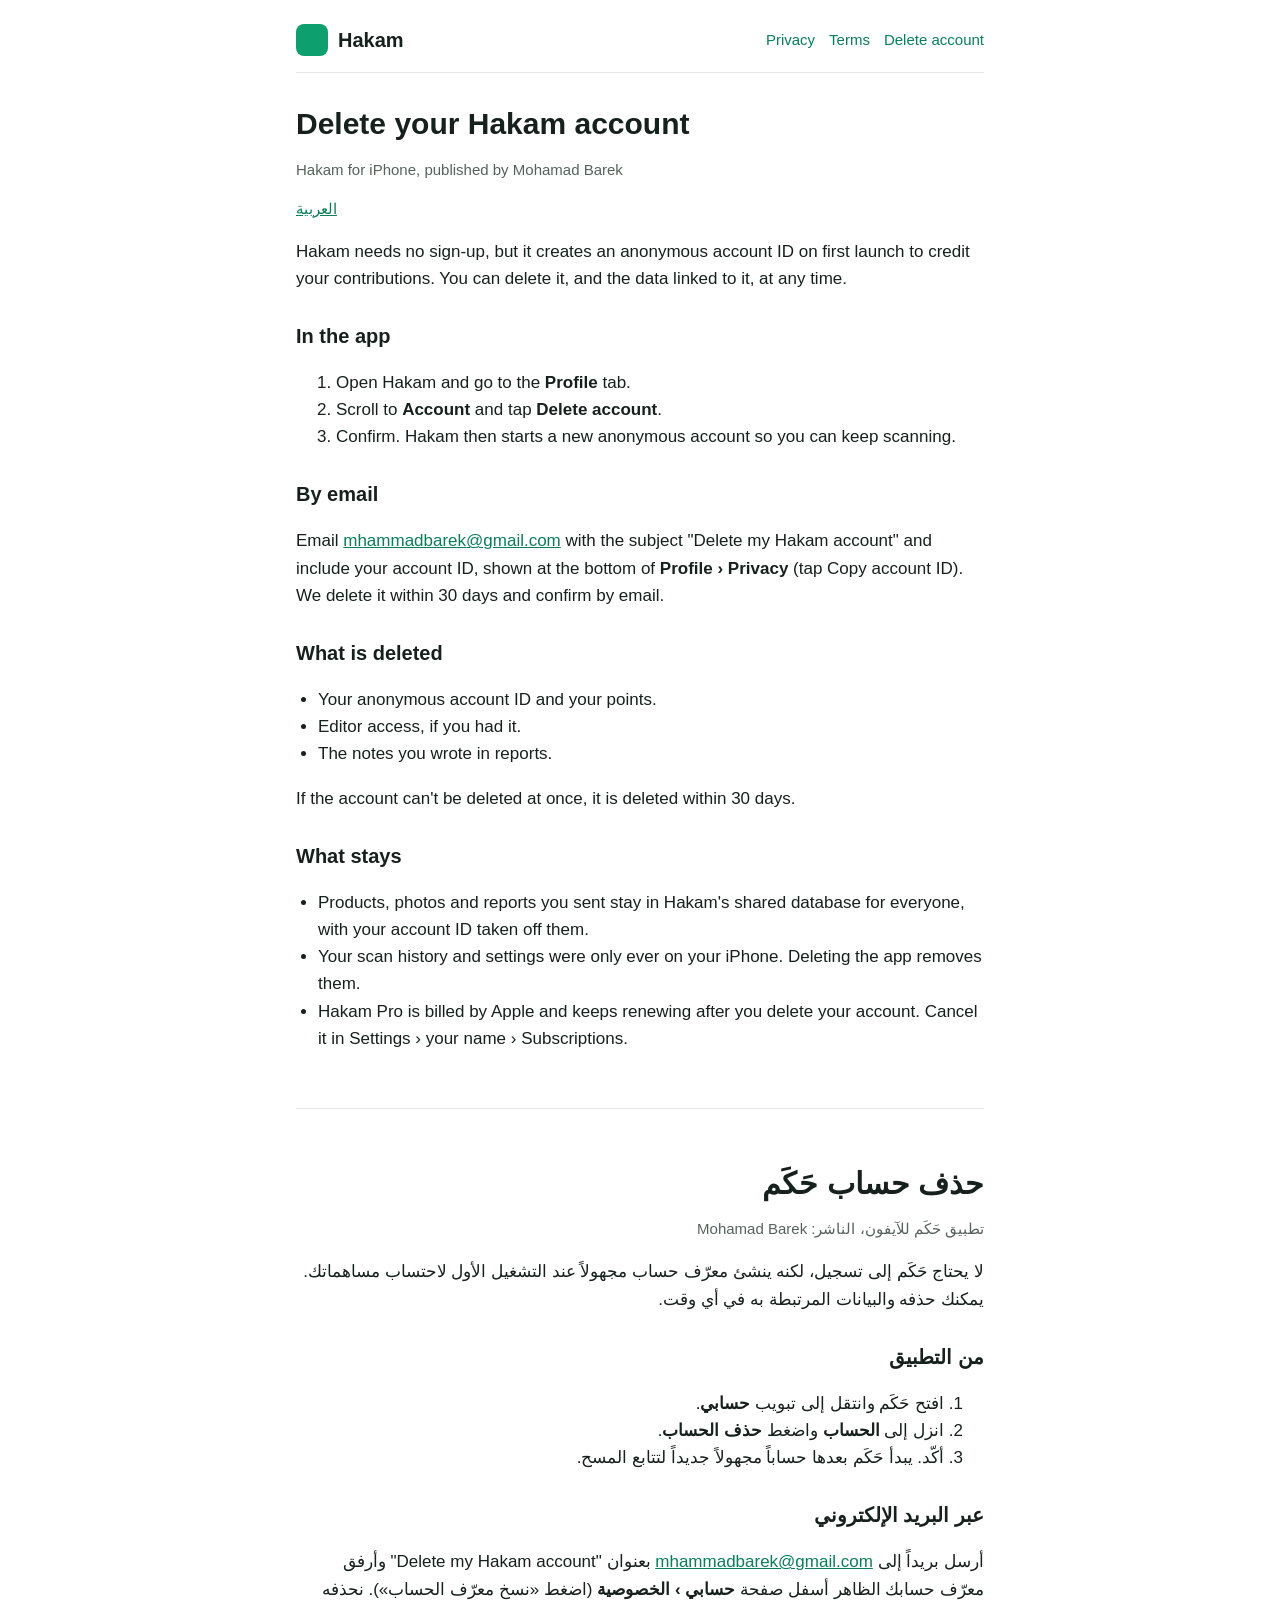
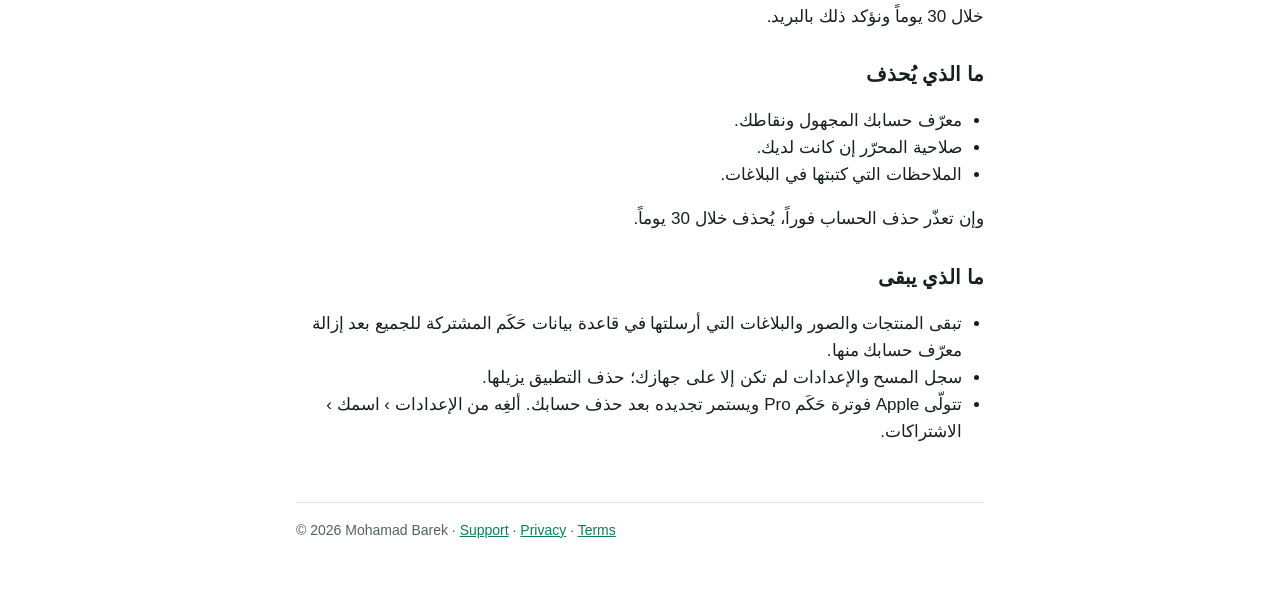
==== delete-account.html @ afa9f6cd "Add files via upload" ====
<!doctype html>
<html lang="en">
<head>
<meta charset="utf-8">
<meta name="viewport" content="width=device-width, initial-scale=1">
<title>Delete Hakam Account</title>
<meta name="description" content="How to delete your Hakam account and what is deleted.">
<link rel="stylesheet" href="style.css">
</head>
<body>
<main>
  <header>
    <a class="brand" href="./"><span class="tile"></span>Hakam</a>
    <nav><a href="privacy.html">Privacy</a><a href="terms.html">Terms</a><a href="delete-account.html">Delete account</a></nav>
  </header>

  <h1>Delete your Hakam account</h1>
  <p class="muted">Hakam for iPhone, published by Mohamad Barek</p>
  <p class="lang"><a href="#ar">العربية</a></p>

  <p>Hakam needs no sign-up, but it creates an anonymous account ID on first launch to credit your contributions. You can delete it, and the data linked to it, at any time.</p>

  <h2>In the app</h2>
  <ol>
    <li>Open Hakam and go to the <strong>Profile</strong> tab.</li>
    <li>Scroll to <strong>Account</strong> and tap <strong>Delete account</strong>.</li>
    <li>Confirm. Hakam then starts a new anonymous account so you can keep scanning.</li>
  </ol>

  <h2>By email</h2>
  <p>Email <a href="mailto:mhammadbarek@gmail.com?subject=Delete%20my%20Hakam%20account">mhammadbarek@gmail.com</a> with the subject "Delete my Hakam account" and include your account ID, shown at the bottom of <strong>Profile › Privacy</strong> (tap Copy account ID). We delete it within 30 days and confirm by email.</p>

  <h2>What is deleted</h2>
  <ul>
    <li>Your anonymous account ID and your points.</li>
    <li>Editor access, if you had it.</li>
    <li>The notes you wrote in reports.</li>
  </ul>
  <p>If the account can't be deleted at once, it is deleted within 30 days.</p>

  <h2>What stays</h2>
  <ul>
    <li>Products, photos and reports you sent stay in Hakam's shared database for everyone, with your account ID taken off them.</li>
    <li>Your scan history and settings were only ever on your iPhone. Deleting the app removes them.</li>
    <li>Hakam Pro is billed by Apple and keeps renewing after you delete your account. Cancel it in Settings › your name › Subscriptions.</li>
  </ul>

  <section lang="ar" dir="rtl" id="ar">
    <h1>حذف حساب حَكَم</h1>
    <p class="muted">تطبيق حَكَم للآيفون، الناشر: Mohamad Barek</p>
    <p>لا يحتاج حَكَم إلى تسجيل، لكنه ينشئ معرّف حساب مجهولاً عند التشغيل الأول لاحتساب مساهماتك. يمكنك حذفه والبيانات المرتبطة به في أي وقت.</p>

    <h2>من التطبيق</h2>
    <ol>
      <li>افتح حَكَم وانتقل إلى تبويب <strong>حسابي</strong>.</li>
      <li>انزل إلى <strong>الحساب</strong> واضغط <strong>حذف الحساب</strong>.</li>
      <li>أكّد. يبدأ حَكَم بعدها حساباً مجهولاً جديداً لتتابع المسح.</li>
    </ol>

    <h2>عبر البريد الإلكتروني</h2>
    <p>أرسل بريداً إلى <a href="mailto:mhammadbarek@gmail.com?subject=Delete%20my%20Hakam%20account">mhammadbarek@gmail.com</a> بعنوان "Delete my Hakam account" وأرفق معرّف حسابك الظاهر أسفل صفحة <strong>حسابي › الخصوصية</strong> (اضغط «نسخ معرّف الحساب»). نحذفه خلال 30 يوماً ونؤكد ذلك بالبريد.</p>

    <h2>ما الذي يُحذف</h2>
    <ul>
      <li>معرّف حسابك المجهول ونقاطك.</li>
      <li>صلاحية المحرّر إن كانت لديك.</li>
      <li>الملاحظات التي كتبتها في البلاغات.</li>
    </ul>
    <p>وإن تعذّر حذف الحساب فوراً، يُحذف خلال 30 يوماً.</p>

    <h2>ما الذي يبقى</h2>
    <ul>
      <li>تبقى المنتجات والصور والبلاغات التي أرسلتها في قاعدة بيانات حَكَم المشتركة للجميع بعد إزالة معرّف حسابك منها.</li>
      <li>سجل المسح والإعدادات لم تكن إلا على جهازك؛ حذف التطبيق يزيلها.</li>
      <li>تتولّى Apple فوترة حَكَم Pro ويستمر تجديده بعد حذف حسابك. ألغِه من الإعدادات › اسمك › الاشتراكات.</li>
    </ul>
  </section>

  <footer>© 2026 Mohamad Barek · <a href="./">Support</a> · <a href="privacy.html">Privacy</a> · <a href="terms.html">Terms</a></footer>
</main>
</body>
</html>
---- style.css ----
:root {
  --bg: #ffffff;
  --text: #16201c;
  --text2: #55625c;
  --line: #e3e8e5;
  --brand: #0e9f6e;
  --brand-text: #0b7d57;
  --card: #f4f7f5;
}
@media (prefers-color-scheme: dark) {
  :root {
    --bg: #0f1412;
    --text: #eef3f0;
    --text2: #a3b0aa;
    --line: #26302c;
    --brand: #2fd39a;
    --brand-text: #49d9a5;
    --card: #18201d;
  }
}
* { box-sizing: border-box; }
body {
  margin: 0;
  background: var(--bg);
  color: var(--text);
  font: 17px/1.6 -apple-system, BlinkMacSystemFont, "SF Pro Text", "Segoe UI", Roboto, "Noto Sans Arabic", sans-serif;
}
main { max-width: 720px; margin: 0 auto; padding: 24px 16px 64px; }
header { display: flex; align-items: center; justify-content: space-between; gap: 12px; flex-wrap: wrap; padding-bottom: 16px; border-bottom: 1px solid var(--line); }
.brand { display: flex; align-items: center; gap: 10px; font-weight: 700; font-size: 20px; color: var(--text); text-decoration: none; }
.brand span.tile { width: 32px; height: 32px; border-radius: 8px; background: var(--brand); display: inline-block; }
nav a { color: var(--brand-text); text-decoration: none; margin-inline-start: 14px; font-size: 15px; }
nav a:first-child { margin-inline-start: 0; }
h1 { font-size: 30px; line-height: 1.25; margin: 32px 0 4px; }
h2 { font-size: 20px; margin: 28px 0 6px; }
p, li { color: var(--text); }
.muted { color: var(--text2); font-size: 15px; }
a { color: var(--brand-text); }
ul { padding-inline-start: 22px; }
.card { background: var(--card); border-radius: 14px; padding: 16px 18px; margin: 18px 0; }
.lang { margin: 8px 0 0; font-size: 15px; }
section[lang="ar"] { margin-top: 56px; padding-top: 24px; border-top: 1px solid var(--line); }
footer { margin-top: 56px; padding-top: 16px; border-top: 1px solid var(--line); font-size: 14px; color: var(--text2); }
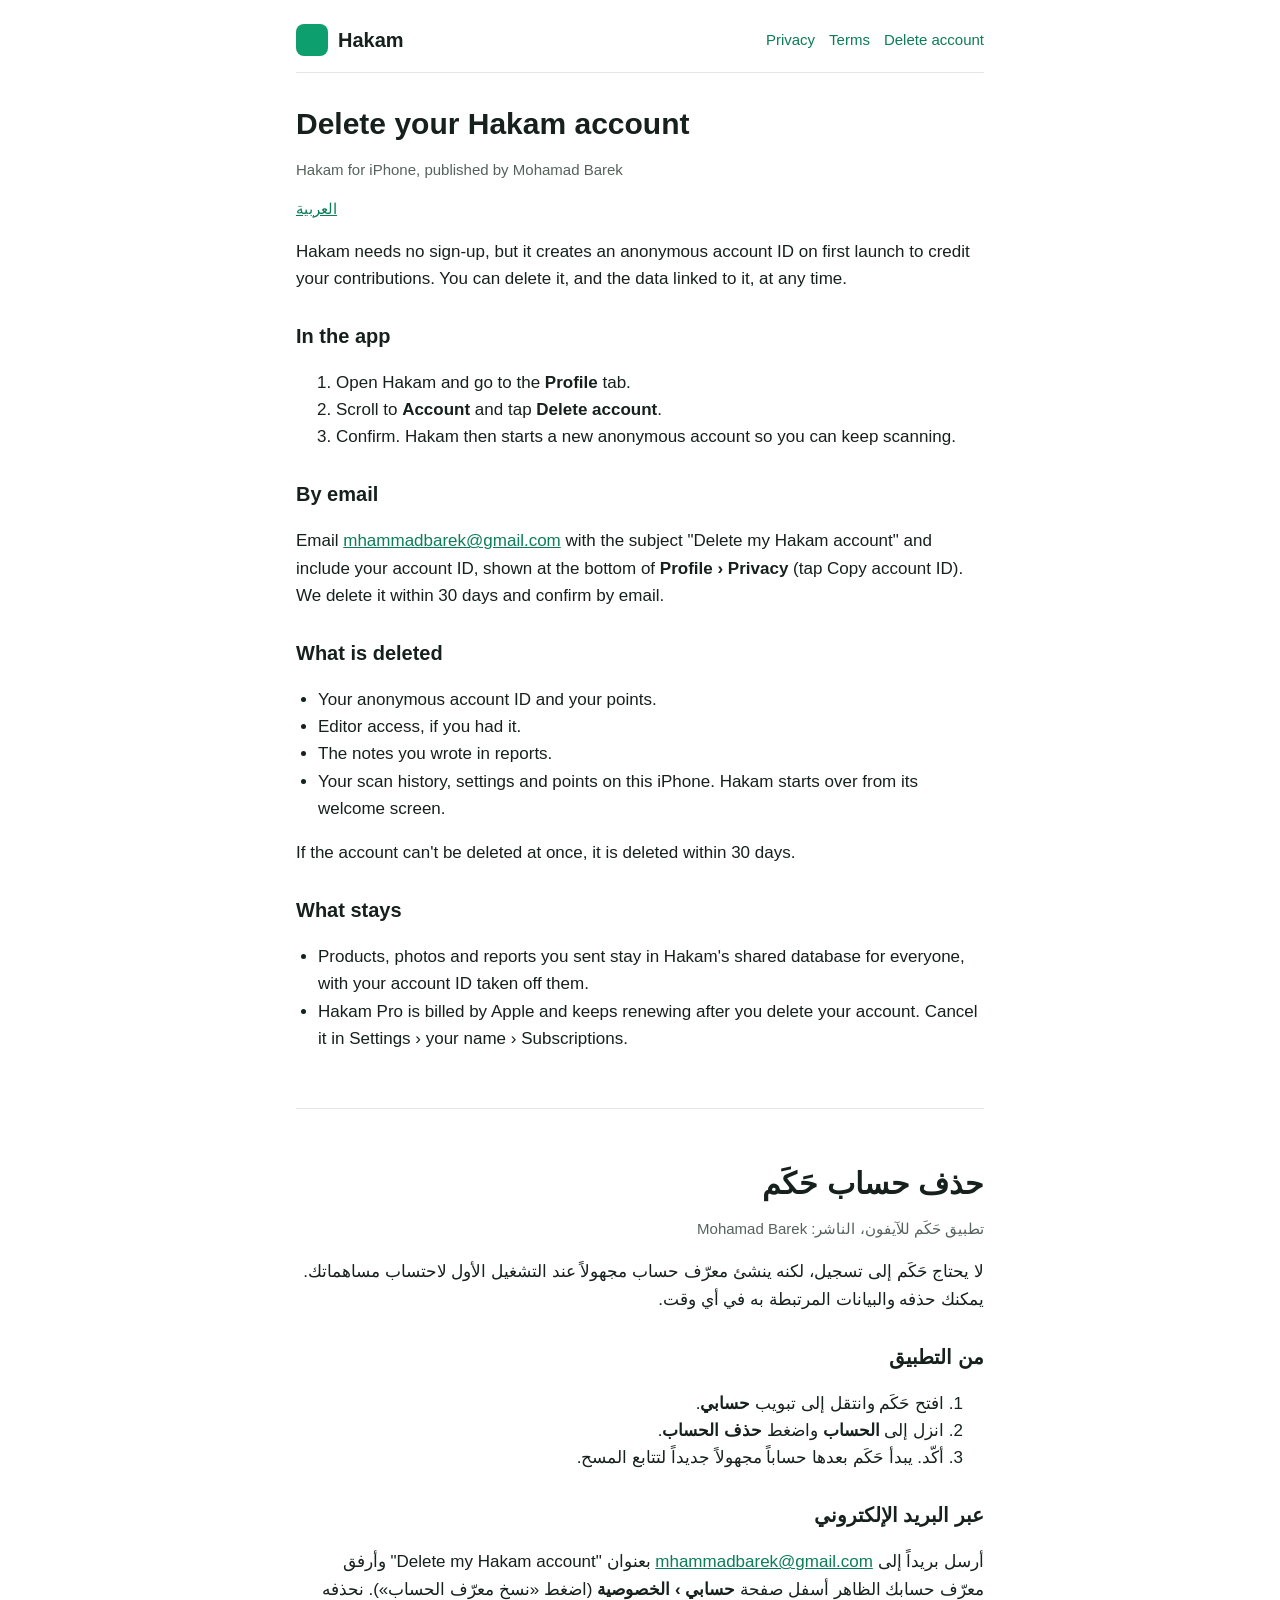
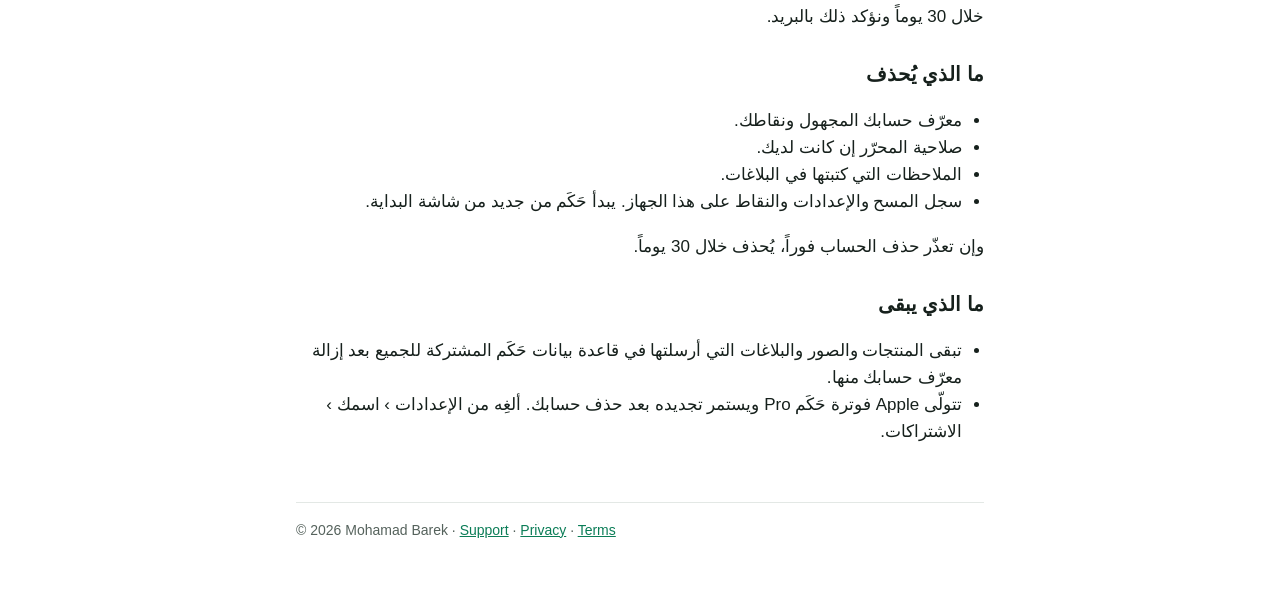
==== commit ad073e3e: "Delete account also resets the phone to the welcome screen Co-Authored-By: Claude Fable 5.1 <noreply" ====
--- a/delete-account.html
+++ b/delete-account.html
@@ -35,13 +35,13 @@
     <li>Your anonymous account ID and your points.</li>
     <li>Editor access, if you had it.</li>
     <li>The notes you wrote in reports.</li>
+    <li>Your scan history, settings and points on this iPhone. Hakam starts over from its welcome screen.</li>
   </ul>
   <p>If the account can't be deleted at once, it is deleted within 30 days.</p>
 
   <h2>What stays</h2>
   <ul>
     <li>Products, photos and reports you sent stay in Hakam's shared database for everyone, with your account ID taken off them.</li>
-    <li>Your scan history and settings were only ever on your iPhone. Deleting the app removes them.</li>
     <li>Hakam Pro is billed by Apple and keeps renewing after you delete your account. Cancel it in Settings › your name › Subscriptions.</li>
   </ul>
 
@@ -65,13 +65,13 @@
       <li>معرّف حسابك المجهول ونقاطك.</li>
       <li>صلاحية المحرّر إن كانت لديك.</li>
       <li>الملاحظات التي كتبتها في البلاغات.</li>
+      <li>سجل المسح والإعدادات والنقاط على هذا الجهاز. يبدأ حَكَم من جديد من شاشة البداية.</li>
     </ul>
     <p>وإن تعذّر حذف الحساب فوراً، يُحذف خلال 30 يوماً.</p>
 
     <h2>ما الذي يبقى</h2>
     <ul>
       <li>تبقى المنتجات والصور والبلاغات التي أرسلتها في قاعدة بيانات حَكَم المشتركة للجميع بعد إزالة معرّف حسابك منها.</li>
-      <li>سجل المسح والإعدادات لم تكن إلا على جهازك؛ حذف التطبيق يزيلها.</li>
       <li>تتولّى Apple فوترة حَكَم Pro ويستمر تجديده بعد حذف حسابك. ألغِه من الإعدادات › اسمك › الاشتراكات.</li>
     </ul>
   </section>
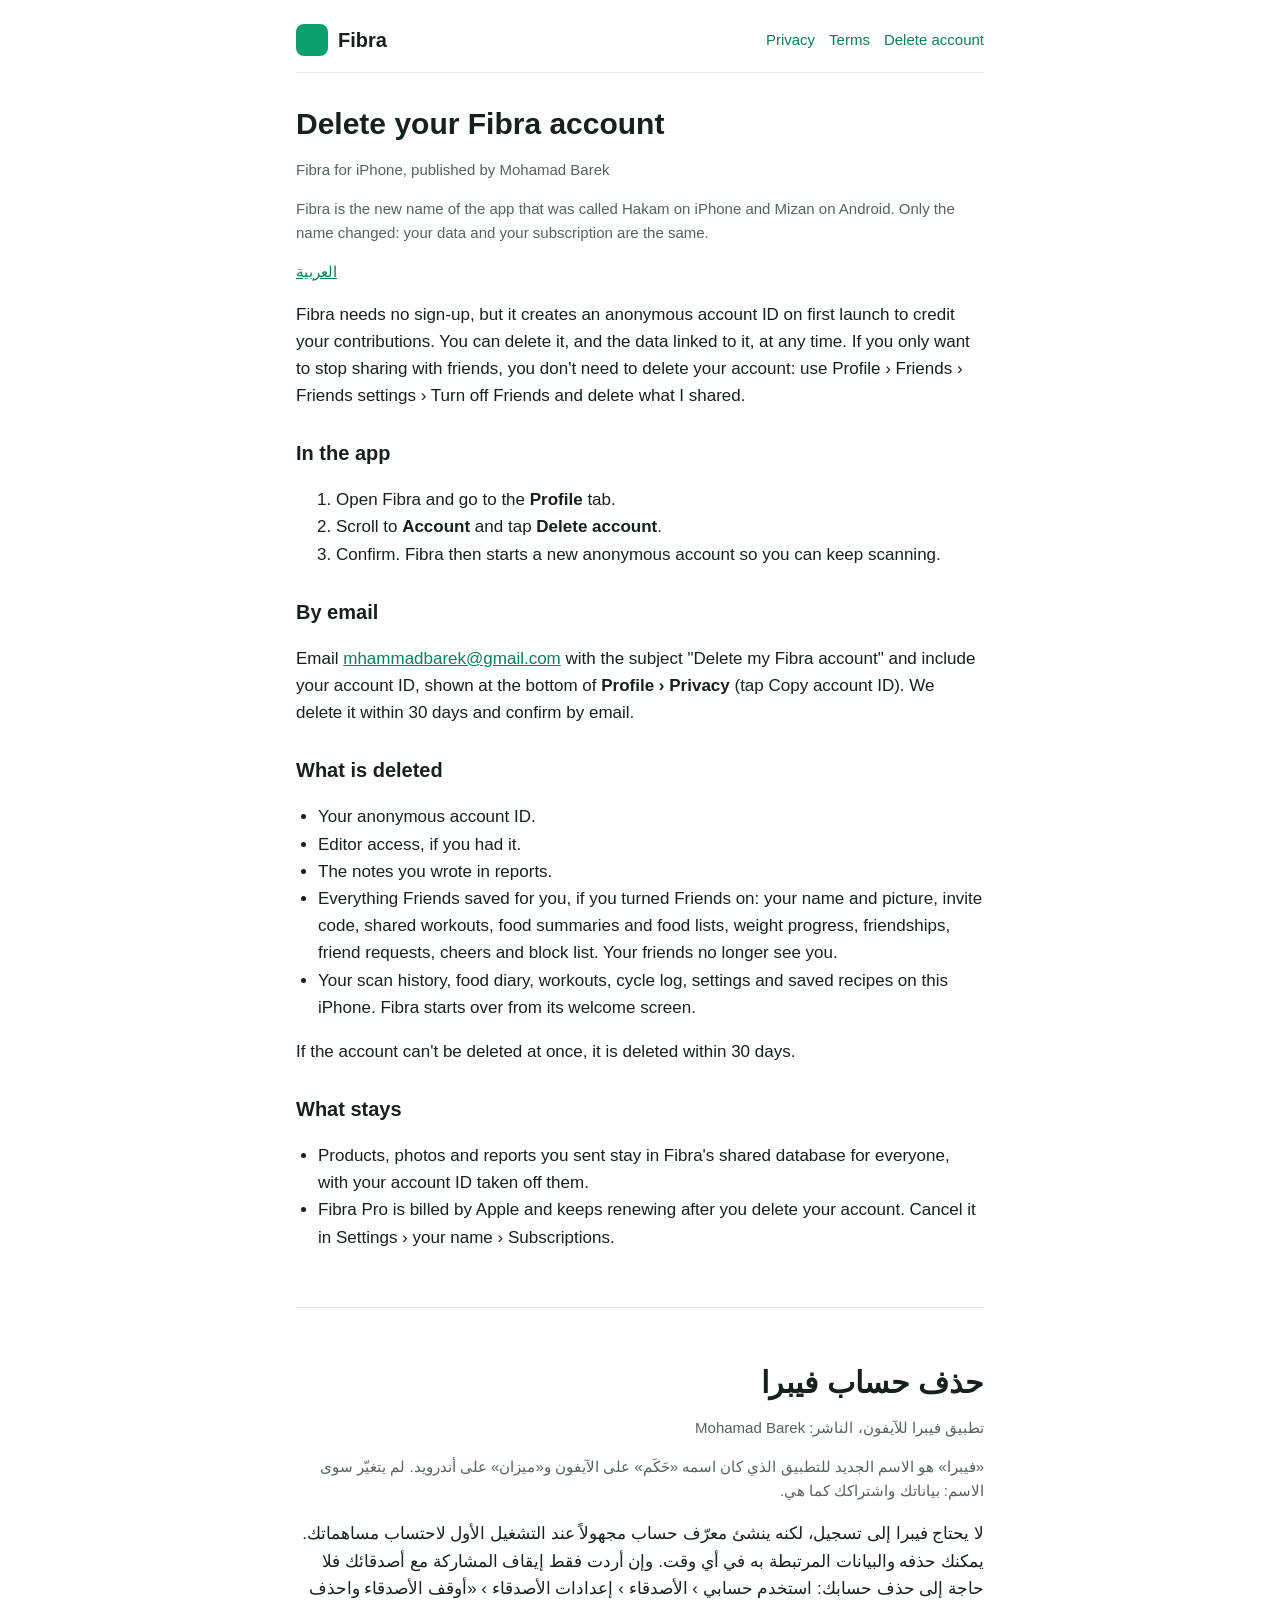
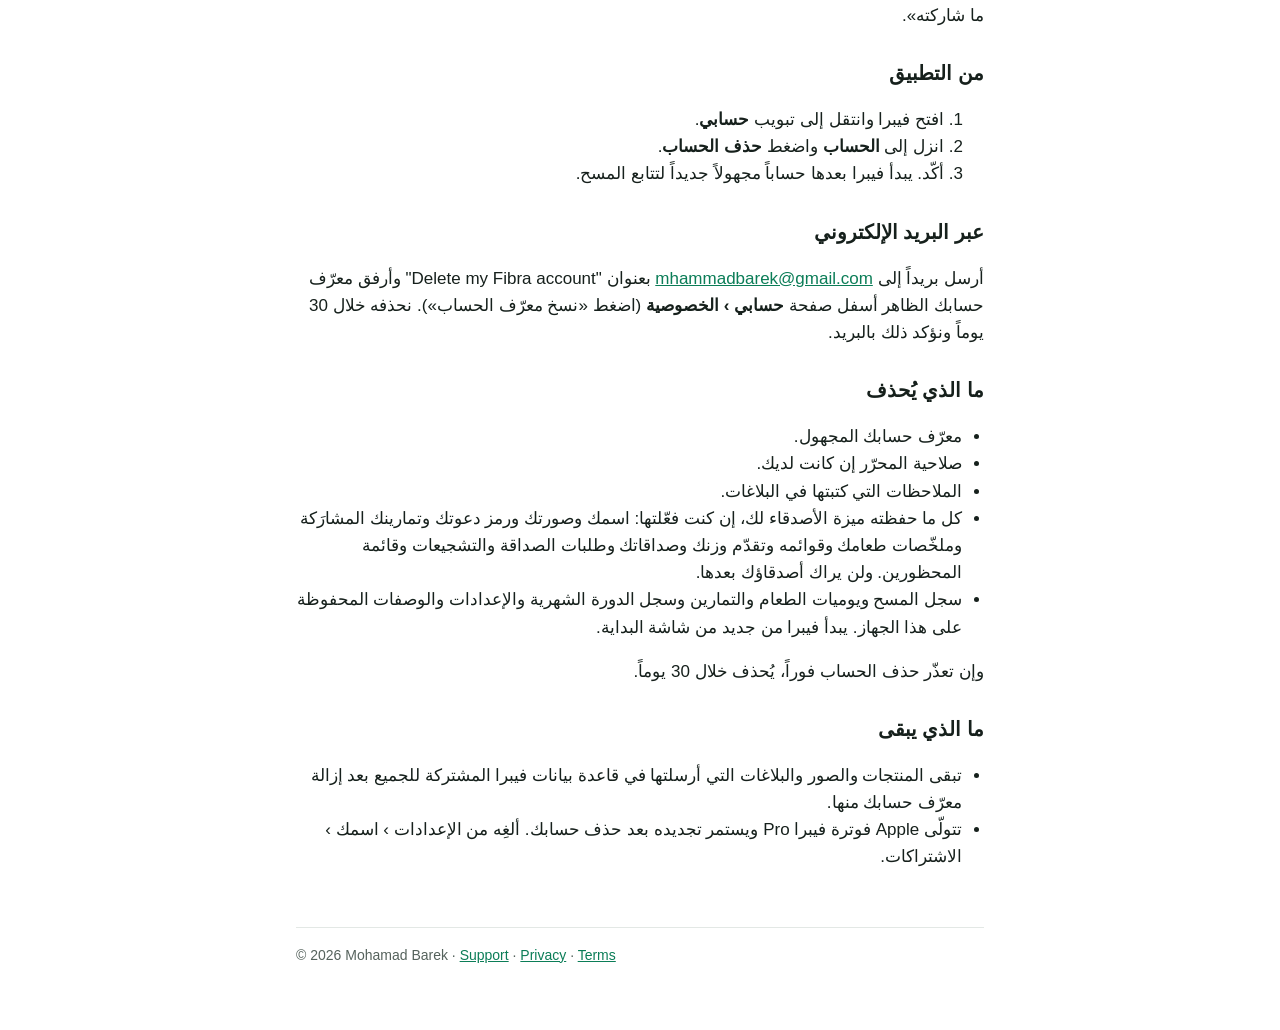
==== commit bd4350a2: "Fibra 1.7: delete-account.html (the new name; the privacy page gains the profile photo and notificat" ====
--- a/delete-account.html
+++ b/delete-account.html
@@ -3,76 +3,80 @@
 <head>
 <meta charset="utf-8">
 <meta name="viewport" content="width=device-width, initial-scale=1">
-<title>Delete Hakam Account</title>
-<meta name="description" content="How to delete your Hakam account and what is deleted.">
+<title>Delete Fibra Account</title>
+<meta name="description" content="How to delete your Fibra account and what is deleted.">
 <link rel="stylesheet" href="style.css">
 </head>
 <body>
 <main>
   <header>
-    <a class="brand" href="./"><span class="tile"></span>Hakam</a>
+    <a class="brand" href="./"><span class="tile"></span>Fibra</a>
     <nav><a href="privacy.html">Privacy</a><a href="terms.html">Terms</a><a href="delete-account.html">Delete account</a></nav>
   </header>
 
-  <h1>Delete your Hakam account</h1>
-  <p class="muted">Hakam for iPhone, published by Mohamad Barek</p>
+  <h1>Delete your Fibra account</h1>
+  <p class="muted">Fibra for iPhone, published by Mohamad Barek</p>
+  <p class="muted">Fibra is the new name of the app that was called Hakam on iPhone and Mizan on Android. Only the name changed: your data and your subscription are the same.</p>
   <p class="lang"><a href="#ar">العربية</a></p>
 
-  <p>Hakam needs no sign-up, but it creates an anonymous account ID on first launch to credit your contributions. You can delete it, and the data linked to it, at any time.</p>
+  <p>Fibra needs no sign-up, but it creates an anonymous account ID on first launch to credit your contributions. You can delete it, and the data linked to it, at any time. If you only want to stop sharing with friends, you don't need to delete your account: use Profile › Friends › Friends settings › Turn off Friends and delete what I shared.</p>
 
   <h2>In the app</h2>
   <ol>
-    <li>Open Hakam and go to the <strong>Profile</strong> tab.</li>
+    <li>Open Fibra and go to the <strong>Profile</strong> tab.</li>
     <li>Scroll to <strong>Account</strong> and tap <strong>Delete account</strong>.</li>
-    <li>Confirm. Hakam then starts a new anonymous account so you can keep scanning.</li>
+    <li>Confirm. Fibra then starts a new anonymous account so you can keep scanning.</li>
   </ol>
 
   <h2>By email</h2>
-  <p>Email <a href="mailto:mhammadbarek@gmail.com?subject=Delete%20my%20Hakam%20account">mhammadbarek@gmail.com</a> with the subject "Delete my Hakam account" and include your account ID, shown at the bottom of <strong>Profile › Privacy</strong> (tap Copy account ID). We delete it within 30 days and confirm by email.</p>
+  <p>Email <a href="mailto:mhammadbarek@gmail.com?subject=Delete%20my%20Fibra%20account">mhammadbarek@gmail.com</a> with the subject "Delete my Fibra account" and include your account ID, shown at the bottom of <strong>Profile › Privacy</strong> (tap Copy account ID). We delete it within 30 days and confirm by email.</p>
 
   <h2>What is deleted</h2>
   <ul>
-    <li>Your anonymous account ID and your points.</li>
+    <li>Your anonymous account ID.</li>
     <li>Editor access, if you had it.</li>
     <li>The notes you wrote in reports.</li>
-    <li>Your scan history, settings and points on this iPhone. Hakam starts over from its welcome screen.</li>
+    <li>Everything Friends saved for you, if you turned Friends on: your name and picture, invite code, shared workouts, food summaries and food lists, weight progress, friendships, friend requests, cheers and block list. Your friends no longer see you.</li>
+    <li>Your scan history, food diary, workouts, cycle log, settings and saved recipes on this iPhone. Fibra starts over from its welcome screen.</li>
   </ul>
   <p>If the account can't be deleted at once, it is deleted within 30 days.</p>
 
   <h2>What stays</h2>
   <ul>
-    <li>Products, photos and reports you sent stay in Hakam's shared database for everyone, with your account ID taken off them.</li>
-    <li>Hakam Pro is billed by Apple and keeps renewing after you delete your account. Cancel it in Settings › your name › Subscriptions.</li>
+    <li>Products, photos and reports you sent stay in Fibra's shared database for everyone, with your account ID taken off them.</li>
+    <li>Fibra Pro is billed by Apple and keeps renewing after you delete your account. Cancel it in Settings › your name › Subscriptions.</li>
   </ul>
 
   <section lang="ar" dir="rtl" id="ar">
-    <h1>حذف حساب حَكَم</h1>
-    <p class="muted">تطبيق حَكَم للآيفون، الناشر: Mohamad Barek</p>
-    <p>لا يحتاج حَكَم إلى تسجيل، لكنه ينشئ معرّف حساب مجهولاً عند التشغيل الأول لاحتساب مساهماتك. يمكنك حذفه والبيانات المرتبطة به في أي وقت.</p>
+    <h1>حذف حساب فيبرا</h1>
+    <p class="muted">تطبيق فيبرا للآيفون، الناشر: Mohamad Barek</p>
+    <p class="muted">«فيبرا» هو الاسم الجديد للتطبيق الذي كان اسمه «حَكَم» على الآيفون و«ميزان» على أندرويد. لم يتغيّر سوى الاسم: بياناتك واشتراكك كما هي.</p>
+    <p>لا يحتاج فيبرا إلى تسجيل، لكنه ينشئ معرّف حساب مجهولاً عند التشغيل الأول لاحتساب مساهماتك. يمكنك حذفه والبيانات المرتبطة به في أي وقت. وإن أردت فقط إيقاف المشاركة مع أصدقائك فلا حاجة إلى حذف حسابك: استخدم حسابي › الأصدقاء › إعدادات الأصدقاء › «أوقف الأصدقاء واحذف ما شاركته».</p>
 
     <h2>من التطبيق</h2>
     <ol>
-      <li>افتح حَكَم وانتقل إلى تبويب <strong>حسابي</strong>.</li>
+      <li>افتح فيبرا وانتقل إلى تبويب <strong>حسابي</strong>.</li>
       <li>انزل إلى <strong>الحساب</strong> واضغط <strong>حذف الحساب</strong>.</li>
-      <li>أكّد. يبدأ حَكَم بعدها حساباً مجهولاً جديداً لتتابع المسح.</li>
+      <li>أكّد. يبدأ فيبرا بعدها حساباً مجهولاً جديداً لتتابع المسح.</li>
     </ol>
 
     <h2>عبر البريد الإلكتروني</h2>
-    <p>أرسل بريداً إلى <a href="mailto:mhammadbarek@gmail.com?subject=Delete%20my%20Hakam%20account">mhammadbarek@gmail.com</a> بعنوان "Delete my Hakam account" وأرفق معرّف حسابك الظاهر أسفل صفحة <strong>حسابي › الخصوصية</strong> (اضغط «نسخ معرّف الحساب»). نحذفه خلال 30 يوماً ونؤكد ذلك بالبريد.</p>
+    <p>أرسل بريداً إلى <a href="mailto:mhammadbarek@gmail.com?subject=Delete%20my%20Fibra%20account">mhammadbarek@gmail.com</a> بعنوان "Delete my Fibra account" وأرفق معرّف حسابك الظاهر أسفل صفحة <strong>حسابي › الخصوصية</strong> (اضغط «نسخ معرّف الحساب»). نحذفه خلال 30 يوماً ونؤكد ذلك بالبريد.</p>
 
     <h2>ما الذي يُحذف</h2>
     <ul>
-      <li>معرّف حسابك المجهول ونقاطك.</li>
+      <li>معرّف حسابك المجهول.</li>
       <li>صلاحية المحرّر إن كانت لديك.</li>
       <li>الملاحظات التي كتبتها في البلاغات.</li>
-      <li>سجل المسح والإعدادات والنقاط على هذا الجهاز. يبدأ حَكَم من جديد من شاشة البداية.</li>
+      <li>كل ما حفظته ميزة الأصدقاء لك، إن كنت فعّلتها: اسمك وصورتك ورمز دعوتك وتمارينك المشارَكة وملخّصات طعامك وقوائمه وتقدّم وزنك وصداقاتك وطلبات الصداقة والتشجيعات وقائمة المحظورين. ولن يراك أصدقاؤك بعدها.</li>
+      <li>سجل المسح ويوميات الطعام والتمارين وسجل الدورة الشهرية والإعدادات والوصفات المحفوظة على هذا الجهاز. يبدأ فيبرا من جديد من شاشة البداية.</li>
     </ul>
     <p>وإن تعذّر حذف الحساب فوراً، يُحذف خلال 30 يوماً.</p>
 
     <h2>ما الذي يبقى</h2>
     <ul>
-      <li>تبقى المنتجات والصور والبلاغات التي أرسلتها في قاعدة بيانات حَكَم المشتركة للجميع بعد إزالة معرّف حسابك منها.</li>
-      <li>تتولّى Apple فوترة حَكَم Pro ويستمر تجديده بعد حذف حسابك. ألغِه من الإعدادات › اسمك › الاشتراكات.</li>
+      <li>تبقى المنتجات والصور والبلاغات التي أرسلتها في قاعدة بيانات فيبرا المشتركة للجميع بعد إزالة معرّف حسابك منها.</li>
+      <li>تتولّى Apple فوترة فيبرا Pro ويستمر تجديده بعد حذف حسابك. ألغِه من الإعدادات › اسمك › الاشتراكات.</li>
     </ul>
   </section>
 
